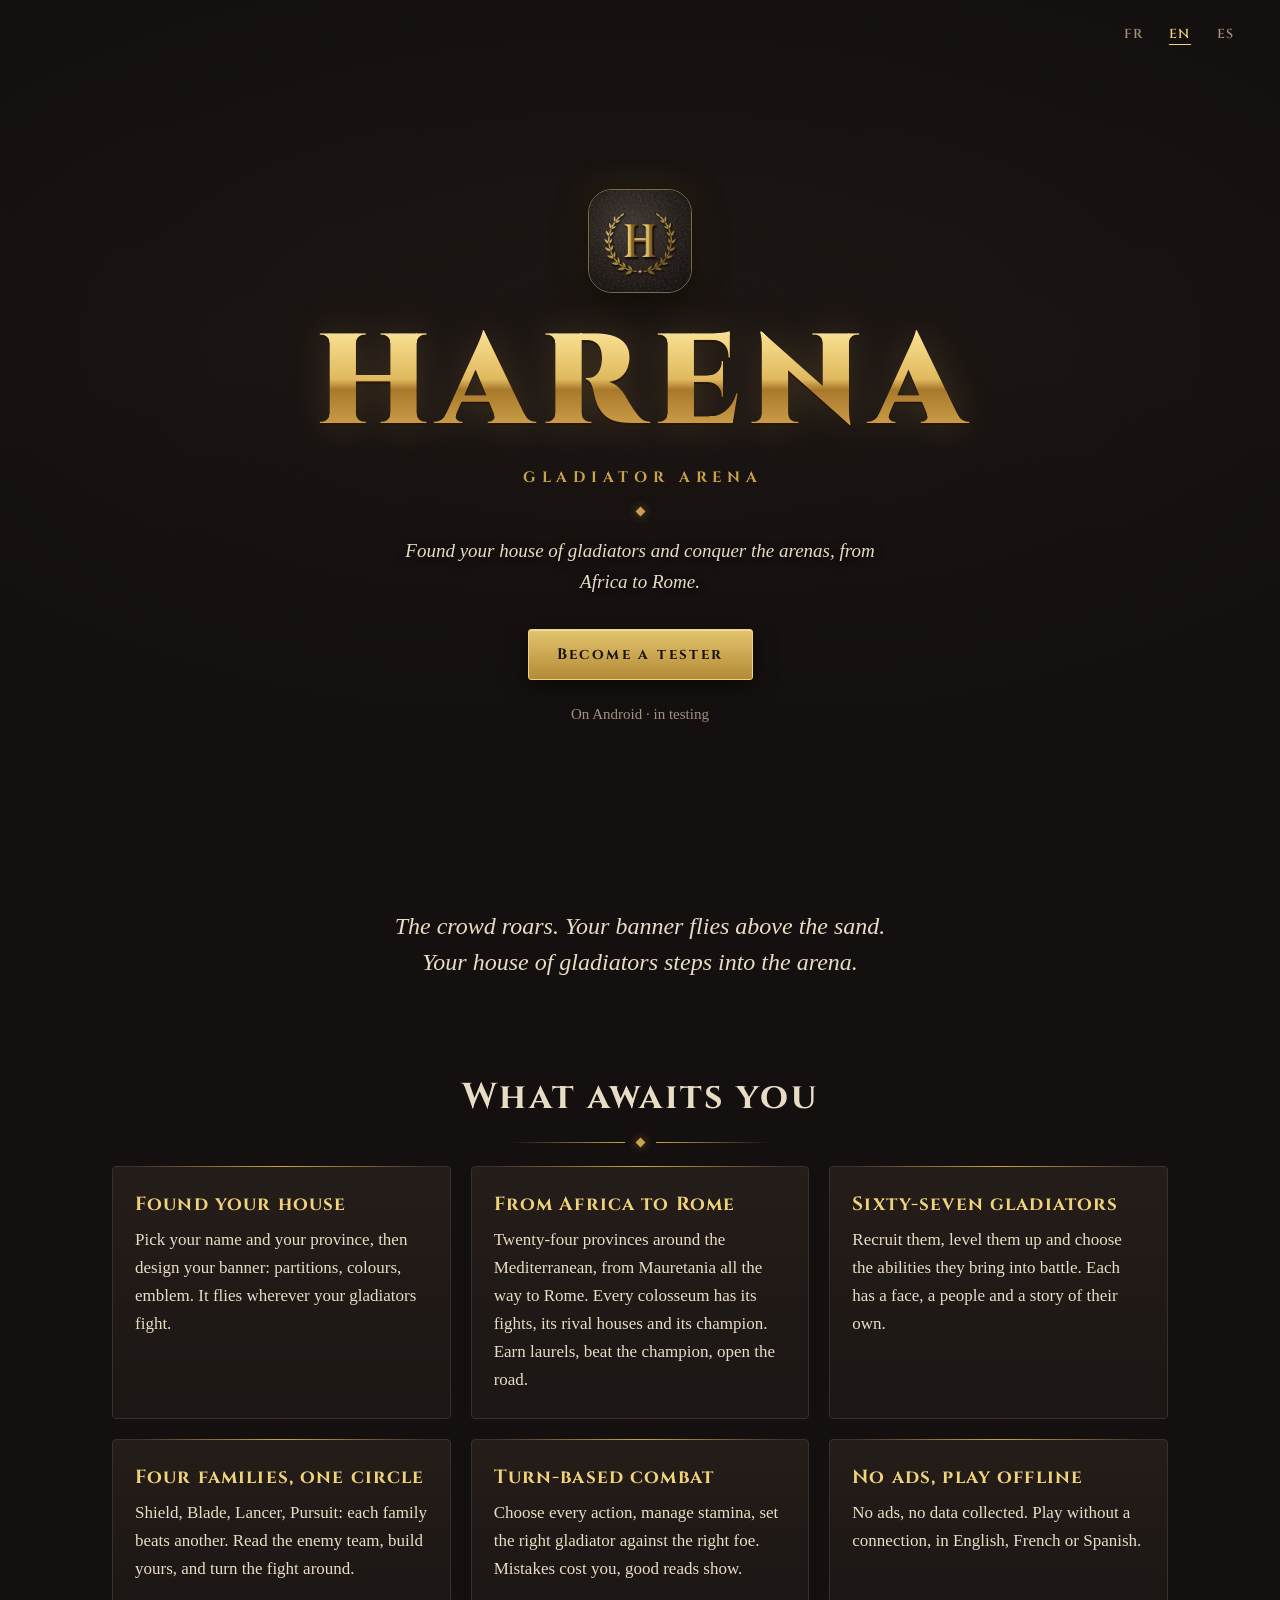
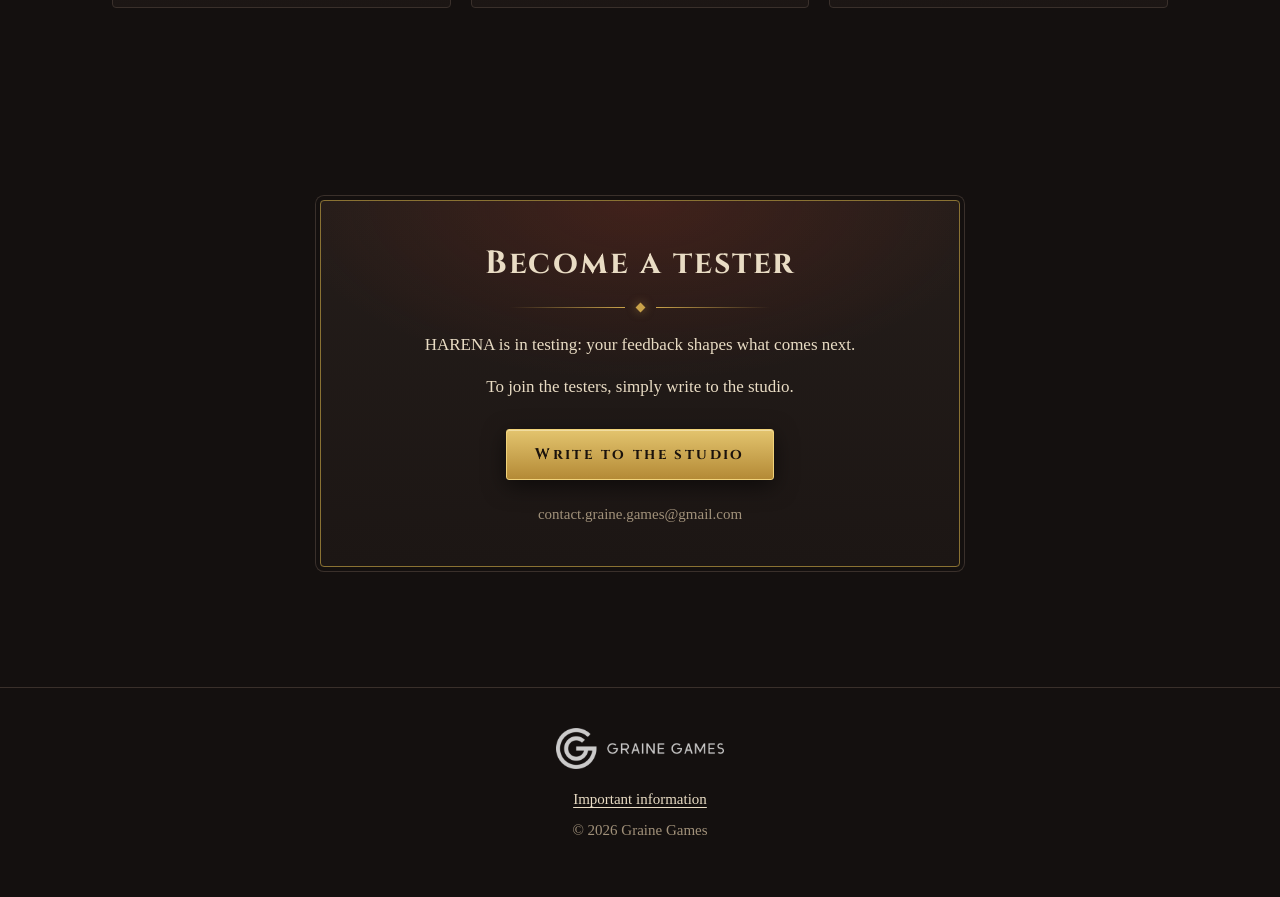
==== index.html @ e26e0332 "Pose le site vitrine de HARENA Co-Authored-By: Claude Opus 5.5 <noreply@anthropic.com>" ====
<!doctype html>
<html lang="fr">
<head>
<meta charset="utf-8">
<meta name="viewport" content="width=device-width, initial-scale=1">
<title data-i18n="titre">HARENA — Arène de gladiateurs</title>
<meta name="description" content="HARENA, jeu de cartes de gladiateurs pour Android : fonde ta maison et conquiers les arènes, de l'Afrique à Rome. Sans publicité, hors ligne, en français, anglais et espagnol.">
<meta name="theme-color" content="#14100F">
<meta property="og:type" content="website">
<meta property="og:title" content="HARENA — Arène de gladiateurs">
<meta property="og:description" content="Fonde ta maison de gladiateurs et conquiers les arènes, de l'Afrique à Rome.">
<meta property="og:image" content="img/harena-512.png">
<meta property="og:site_name" content="Graine Games">
<meta name="twitter:card" content="summary">
<link rel="icon" href="favicon.png" type="image/png">
<link rel="apple-touch-icon" href="img/apple-touch-icon.png">
<link rel="preload" href="fonts/Cinzel.ttf" as="font" type="font/ttf" crossorigin>
<link rel="stylesheet" href="style.css">
</head>
<body>
<a class="lien-evitement" href="#jeu" data-i18n="evitement">Aller au contenu</a>

<header class="entete">
  <nav class="langues" aria-label="Langue">
    <button type="button" data-lang="fr" lang="fr" aria-pressed="true">FR</button>
    <button type="button" data-lang="en" lang="en" aria-pressed="false">EN</button>
    <button type="button" data-lang="es" lang="es" aria-pressed="false">ES</button>
  </nav>
  <img class="icone" src="img/harena-256.png" width="88" height="88" alt="">
  <h1><span class="or-grave">HARENA</span></h1>
  <p class="sous-titre" data-i18n="sousTitre">Arène de gladiateurs</p>
  <div class="filet-orne" aria-hidden="true"><span></span></div>
  <p class="accroche" data-i18n="accroche">Fonde ta maison de gladiateurs et conquiers les arènes, de l'Afrique à Rome.</p>
  <a class="bouton" href="#testeur" data-i18n="cta">Devenir testeur</a>
  <p class="mention" data-i18n="mention">Sur Android · en test</p>
</header>

<main id="jeu">
  <p class="epigraphe" data-i18n="epigraphe">La foule gronde. Ton étendard flotte au-dessus du sable. Ta maison de gladiateurs entre dans l'arène.</p>

  <section class="section" aria-labelledby="titre-jeu">
    <h2 id="titre-jeu" data-i18n="jeuTitre">Ce qui t'attend</h2>
    <div class="filet-orne" aria-hidden="true"><span></span></div>
    <ul class="atouts">
      <li>
        <h3 data-i18n="maisonTitre">Fonde ta maison</h3>
        <p data-i18n="maisonTexte">Choisis ton nom, ta province et compose ton étendard : partitions, couleurs, emblème. Il flotte partout où tes gladiateurs combattent.</p>
      </li>
      <li>
        <h3 data-i18n="routeTitre">De l'Afrique à Rome</h3>
        <p data-i18n="routeTexte">Vingt-quatre provinces autour de la Méditerranée, de la Maurétanie jusqu'à Rome. Chaque colisée a ses combats, ses maisons rivales et son champion. Gagne des lauriers, bats le champion, ouvre la route.</p>
      </li>
      <li>
        <h3 data-i18n="gladiateursTitre">Soixante-sept gladiateurs</h3>
        <p data-i18n="gladiateursTexte">Recrute-les, fais-les monter en niveau et choisis les capacités qu'ils emportent au combat. Chacun a son visage, son peuple et son histoire.</p>
      </li>
      <li>
        <h3 data-i18n="cercleTitre">Quatre familles, un cercle</h3>
        <p data-i18n="cercleTexte">Bouclier, Lame, Lancier, Poursuite : chaque famille en domine une autre. Lis l'équipe adverse, compose la tienne, et retourne le combat.</p>
      </li>
      <li>
        <h3 data-i18n="combatTitre">Le combat, tour par tour</h3>
        <p data-i18n="combatTexte">Choisis chaque action, gère l'endurance, place le bon gladiateur face au bon adversaire. Une erreur se paie, une bonne lecture se voit.</p>
      </li>
      <li>
        <h3 data-i18n="libreTitre">Sans publicité, hors ligne</h3>
        <p data-i18n="libreTexte">Aucune publicité, aucune donnée collectée. Le jeu se joue sans connexion, en français, anglais ou espagnol.</p>
      </li>
    </ul>
  </section>

  <section class="section galerie" aria-labelledby="titre-galerie">
    <h2 id="titre-galerie" data-i18n="galerieTitre">Dans l'arène</h2>
    <div class="filet-orne" aria-hidden="true"><span></span></div>
    <!-- Les captures 1080×2400 sont déposées dans img/captures/ ; une capture absente retire son cadre. -->
    <ul class="piste">
      <li><figure><div class="cadre"><img src="img/captures/titre.png" width="1080" height="2400" loading="lazy" alt="Écran titre" data-i18n-alt="capTitre" onerror="this.closest('li').hidden=true"></div><figcaption data-i18n="capTitre">Écran titre</figcaption></figure></li>
      <li><figure><div class="cadre"><img src="img/captures/etendard.png" width="1080" height="2400" loading="lazy" alt="L'étendard" data-i18n-alt="capEtendard" onerror="this.closest('li').hidden=true"></div><figcaption data-i18n="capEtendard">L'étendard</figcaption></figure></li>
      <li><figure><div class="cadre"><img src="img/captures/campagne.png" width="1080" height="2400" loading="lazy" alt="La campagne" data-i18n-alt="capCampagne" onerror="this.closest('li').hidden=true"></div><figcaption data-i18n="capCampagne">La campagne</figcaption></figure></li>
      <li><figure><div class="cadre"><img src="img/captures/gladiateur.png" width="1080" height="2400" loading="lazy" alt="Un gladiateur" data-i18n-alt="capGladiateur" onerror="this.closest('li').hidden=true"></div><figcaption data-i18n="capGladiateur">Un gladiateur</figcaption></figure></li>
      <li><figure><div class="cadre"><img src="img/captures/equipe.png" width="1080" height="2400" loading="lazy" alt="L'équipe" data-i18n-alt="capEquipe" onerror="this.closest('li').hidden=true"></div><figcaption data-i18n="capEquipe">L'équipe</figcaption></figure></li>
      <li><figure><div class="cadre"><img src="img/captures/combat.png" width="1080" height="2400" loading="lazy" alt="Le combat" data-i18n-alt="capCombat" onerror="this.closest('li').hidden=true"></div><figcaption data-i18n="capCombat">Le combat</figcaption></figure></li>
    </ul>
  </section>

  <section class="section" id="testeur" aria-labelledby="titre-testeur">
    <div class="testeur">
      <h2 id="titre-testeur" data-i18n="testeurTitre">Devenir testeur</h2>
      <div class="filet-orne" aria-hidden="true"><span></span></div>
      <p data-i18n="testeurTexte1">HARENA est en test : ton avis façonne la suite.</p>
      <p data-i18n="testeurTexte2">Pour rejoindre les testeurs, écris simplement au studio.</p>
      <a class="bouton" href="mailto:contact.graine.games@gmail.com?subject=Devenir%20testeur%20HARENA" data-i18n="testeurBouton">Écrire au studio</a>
      <p class="adresse">contact.graine.games@gmail.com</p>
    </div>
  </section>
</main>

<footer class="pied">
  <img class="studio" src="img/graine-games.png" width="480" height="116" alt="Graine Games">
  <p><a href="confidentialite.html" data-i18n="infos">Informations importantes</a></p>
  <p>© 2026 Graine Games</p>
</footer>

<script src="langue.js"></script>
</body>
</html>
---- style.css ----
/* La charte de HARENA, reprise de lib/ui/theme/charte.dart. Mono-thème sombre, comme le jeu. */
@font-face {
  font-family: "Cinzel";
  src: url("fonts/Cinzel.ttf") format("truetype");
  font-weight: 400 900;
  font-display: swap;
}

:root {
  color-scheme: dark;
  --fond: #14100F;
  --panneau: #1F1917;
  --panneau-haut: #241D1A;
  --panneau-bas: #1C1614;
  --creux: #0F0B0A;
  --filet: #3A302B;
  --filet-appuye: #4A3D34;
  --texte: #E9DCC4;
  --sourdine: #A1917A;
  --sang: #A8321F;
  --sang-vif: #CC4326;
  --bronze: #C9A24A;
  --bronze-eteint: #8A7233;
  --or: #F0D27A;
  --or-grave: linear-gradient(180deg, #FFF6D2 0%, #F5DA8A 24%, #E0B95E 47%, #A8792B 53%, #C89A45 72%, #E2BC68 88%, #8E6526 100%);
  --titre: "Cinzel", "Trajan Pro", "Times New Roman", serif;
  --courant: "Iowan Old Style", "Palatino Linotype", Palatino, "Book Antiqua", Georgia, "Noto Serif", "Droid Serif", serif;
  --marge: 16px;
}

*, *::before, *::after { box-sizing: border-box; }

html { -webkit-text-size-adjust: 100%; }

body {
  margin: 0;
  background: var(--fond);
  color: var(--texte);
  font: 1.0625rem/1.65 var(--courant);
  overflow-x: hidden;
}

img { max-width: 100%; display: block; }

a { color: var(--or); text-underline-offset: .2em; text-decoration-thickness: 1px; }
a:hover { color: #FFF1C2; }
:focus-visible { outline: 2px solid var(--or); outline-offset: 3px; border-radius: 2px; }

h1, h2, h3 { font-family: var(--titre); font-weight: 700; line-height: 1.2; margin: 0; }

.lien-evitement {
  position: absolute; left: var(--marge); top: -100px; z-index: 10;
  background: var(--panneau); padding: 8px 12px; border: 1px solid var(--bronze);
}
.lien-evitement:focus { top: var(--marge); }

/* Le sélecteur de langue : trois mots, discrets, en haut à droite. */
.langues {
  position: absolute; top: 12px; right: var(--marge); z-index: 5;
  display: flex; gap: 2px;
}
.langues button {
  font: 600 .8125rem/1 var(--titre); letter-spacing: .12em;
  color: var(--sourdine); background: none; border: 0; cursor: pointer;
  padding: 10px 8px; min-width: 44px; min-height: 44px;
}
.langues button:hover { color: var(--texte); }
.langues button[aria-pressed="true"] { color: var(--or); text-decoration: underline 1px; text-underline-offset: 6px; }

/* Le mot doré, comme sur l'écran titre. */
.or-grave {
  color: var(--or);
  background: var(--or-grave);
  -webkit-background-clip: text; background-clip: text;
  -webkit-text-fill-color: transparent;
  filter: drop-shadow(0 2px 0 rgba(40, 20, 6, .9)) drop-shadow(0 0 18px rgba(240, 190, 90, .18));
}

/* Le filet orné : deux traits qui s'effacent autour d'un losange. */
.filet-orne {
  display: flex; align-items: center; justify-content: center; gap: 12px;
  margin: 20px auto; max-width: 260px;
}
.filet-orne::before, .filet-orne::after {
  content: ""; flex: 1; height: 1px;
  background: linear-gradient(90deg, transparent, var(--bronze));
}
.filet-orne::after { background: linear-gradient(270deg, transparent, var(--bronze)); }
.filet-orne span {
  width: 7px; height: 7px; transform: rotate(45deg);
  background: var(--bronze); box-shadow: 0 0 10px rgba(201, 162, 74, .5);
}

.bouton {
  display: inline-block; text-decoration: none;
  font: 700 .9375rem/1 var(--titre); letter-spacing: .16em;
  color: #1A120C; padding: 17px 28px; border-radius: 3px;
  background: linear-gradient(#E3C46E, #B48A36);
  border: 1px solid #F0D27A;
  box-shadow: 0 1px 0 rgba(255, 246, 210, .5) inset, 0 6px 22px rgba(0, 0, 0, .55);
  transition: filter .15s, transform .15s;
}
.bouton:hover { color: #1A120C; filter: brightness(1.08); transform: translateY(-1px); }

/* ---------- En-tête plein écran ---------- */
.entete {
  position: relative; isolation: isolate;
  min-height: 100vh; min-height: 100svh;
  display: flex; flex-direction: column; align-items: center; justify-content: center;
  text-align: center; padding: 72px var(--marge) 56px;
  /* Repli : la nuit de la charte, sans l'écran titre. */
  background: radial-gradient(ellipse 90% 60% at 50% 38%, #2C211C 0%, var(--fond) 72%);
  overflow: hidden;
}
.entete::before {
  /* Plus haut que l'en-tête et calé en bas : le mot HARENA de la capture sort du cadre,
     et l'invite du bas sous le bord : il ne reste que la foule et le sable. */
  content: ""; position: absolute; inset: -65% -12px -30%; z-index: -2;
  background: url("img/captures/titre.png") center bottom / cover no-repeat;
  filter: blur(3px) saturate(.85);
  opacity: .5;
}
.entete::after {
  content: ""; position: absolute; inset: 0; z-index: -1;
  background:
    radial-gradient(ellipse 70% 45% at 50% 42%, rgba(20, 16, 15, .55) 0%, transparent 100%),
    linear-gradient(180deg, rgba(20, 16, 15, .55) 0%, rgba(20, 16, 15, .35) 40%, rgba(20, 16, 15, .8) 80%, var(--fond) 100%);
}
.entete .icone {
  width: 88px; height: 88px; border-radius: 20px;
  border: 1px solid rgba(240, 210, 122, .45);
  box-shadow: 0 10px 34px rgba(0, 0, 0, .7), 0 0 40px rgba(201, 162, 74, .15);
  margin-bottom: 28px;
}
.entete h1 {
  font-size: clamp(3.25rem, 17vw, 8rem); font-weight: 900;
  letter-spacing: .08em; padding-left: .08em; line-height: 1;
}
.entete .sous-titre {
  font: 700 .8125rem/1.4 var(--titre); letter-spacing: .38em; padding-left: .38em;
  text-transform: uppercase; color: var(--bronze); margin: 18px 0 0;
}
.entete .accroche {
  max-width: 30rem; margin: 0 auto 32px;
  font-size: 1.1875rem; font-style: italic;
  text-shadow: 0 1px 8px rgba(0, 0, 0, .8);
}
.entete .mention {
  margin: 22px 0 0; color: var(--sourdine); font-size: .9375rem;
}

/* ---------- Sections ---------- */
.section { padding: 72px var(--marge); max-width: 1120px; margin: 0 auto; }
.section > h2 {
  text-align: center; font-size: clamp(1.625rem, 6vw, 2.25rem);
  letter-spacing: .06em; color: var(--texte);
}
.section > .chapeau {
  text-align: center; color: var(--sourdine); font-style: italic;
  max-width: 34rem; margin: 0 auto 40px;
}

.epigraphe {
  max-width: 36rem; margin: 0 auto; padding: 8px var(--marge) 0;
  text-align: center; font-size: clamp(1.25rem, 4.6vw, 1.5rem); font-style: italic; line-height: 1.5;
  color: var(--texte);
}

.atouts {
  list-style: none; padding: 0; margin: 0;
  display: grid; gap: 16px; grid-template-columns: 1fr;
}
.atouts li {
  position: relative;
  background: linear-gradient(180deg, var(--panneau-haut), var(--panneau-bas));
  border: 1px solid var(--filet);
  border-radius: 4px;
  padding: 26px 22px 24px;
}
.atouts li::before {
  /* Le liseré de bronze en tête de panneau. */
  content: ""; position: absolute; left: 22px; right: 22px; top: -1px; height: 1px;
  background: linear-gradient(90deg, transparent, var(--bronze), transparent);
}
.atouts h3 {
  font-size: 1.1875rem; letter-spacing: .06em; color: var(--or); margin-bottom: 10px;
}
.atouts p { margin: 0; color: var(--texte); }

/* ---------- Galerie ---------- */
.piste {
  display: flex; gap: 16px; list-style: none; padding: 4px var(--marge) 20px; margin: 0 calc(-1 * var(--marge));
  overflow-x: auto; scroll-snap-type: x mandatory; scrollbar-width: thin; scrollbar-color: var(--filet) transparent;
}
.piste > :first-child { margin-left: auto; }
.piste > :last-child { margin-right: auto; }
.piste > li { flex: 0 0 min(62vw, 240px); scroll-snap-align: center; }
.piste figure { margin: 0; }
.piste .cadre {
  aspect-ratio: 1080 / 2400; border-radius: 18px; overflow: hidden;
  border: 1px solid var(--filet-appuye);
  background: radial-gradient(circle at 50% 45%, var(--panneau-haut), var(--creux) 75%);
  box-shadow: 0 14px 40px rgba(0, 0, 0, .6), 0 0 0 4px var(--creux);
}
.piste .cadre { position: relative; }
.piste .cadre::before {
  /* Le sceau du jeu, en filigrane, tant que la capture n'a pas chargé. */
  content: ""; position: absolute; inset: 0;
  background: url("img/harena-256.png") center / 64px no-repeat;
  opacity: .14;
}
.piste img { position: relative; width: 100%; height: 100%; object-fit: cover; }
.piste figcaption {
  font: 600 .8125rem/1.3 var(--titre); letter-spacing: .14em; text-transform: uppercase;
  color: var(--sourdine); text-align: center; margin-top: 14px;
}
/* Une capture absente retire son cadre ; sans aucune capture, la galerie s'efface. */
.piste li[hidden] { display: none; }
.galerie:not(:has(.piste li:not([hidden]))) { display: none; }

/* ---------- Devenir testeur ---------- */
.testeur {
  max-width: 40rem; margin: 0 auto; text-align: center;
  padding: 44px 24px 40px;
  border: 1px solid var(--bronze-eteint); border-radius: 4px;
  background:
    radial-gradient(ellipse 80% 70% at 50% 0%, rgba(168, 50, 31, .22), transparent 70%),
    linear-gradient(180deg, var(--panneau-haut), var(--panneau-bas));
  box-shadow: 0 0 0 4px var(--fond), 0 0 0 5px var(--filet);
}
.testeur h2 { font-size: clamp(1.5rem, 6vw, 2rem); letter-spacing: .06em; }
.testeur p { margin: 0 0 14px; }
.testeur .bouton { margin-top: 14px; }
.testeur .adresse { margin: 22px 0 0; color: var(--sourdine); font-size: .9375rem; overflow-wrap: anywhere; }

/* ---------- Pied de page ---------- */
.pied {
  border-top: 1px solid var(--filet); margin-top: 24px;
  padding: 40px var(--marge) 48px; text-align: center;
  color: var(--sourdine); font-size: .9375rem;
}
.pied .studio { width: 168px; height: auto; margin: 0 auto 18px; opacity: .78; }
.pied p { margin: 6px 0; }
.pied a { color: var(--texte); }

/* ---------- Page d'informations ---------- */
.barre {
  position: relative; display: flex; align-items: center;
  padding: 12px var(--marge); min-height: 68px;
  border-bottom: 1px solid var(--filet);
}
.barre .retour {
  display: flex; align-items: center; gap: 12px; text-decoration: none;
  font: 900 1.375rem/1 var(--titre); letter-spacing: .1em;
}
.barre .retour img { width: 40px; height: 40px; border-radius: 9px; border: 1px solid rgba(240, 210, 122, .35); }
.barre .langues { top: 12px; }

.texte { max-width: 42rem; margin: 0 auto; padding: 48px var(--marge) 24px; }
.texte h1 { font-size: clamp(1.75rem, 7vw, 2.5rem); letter-spacing: .05em; color: var(--or); }
.texte h2 {
  font-size: 1.375rem; letter-spacing: .06em; margin: 48px 0 6px;
  padding-bottom: 10px; border-bottom: 1px solid var(--filet);
}
.texte h3 { font-size: 1.0625rem; letter-spacing: .05em; color: var(--bronze); margin: 28px 0 6px; }
.texte p { margin: 0 0 12px; }
.texte .date { color: var(--sourdine); font-style: italic; margin-top: 14px; }

@media (min-width: 640px) {
  :root { --marge: 32px; }
  .atouts { grid-template-columns: 1fr 1fr; gap: 20px; }
  .entete .icone { width: 104px; height: 104px; border-radius: 24px; }
  .entete .sous-titre { font-size: .9375rem; }
}
@media (min-width: 980px) {
  .atouts { grid-template-columns: repeat(3, 1fr); }
  .piste > li { flex: 1 1 0; max-width: 200px; }
  .section { padding-top: 96px; padding-bottom: 96px; }
}
@media (max-width: 359px) {
  .barre .retour span { display: none; }
}
@media (prefers-reduced-motion: reduce) {
  .bouton { transition: none; }
  .bouton:hover { transform: none; }
}
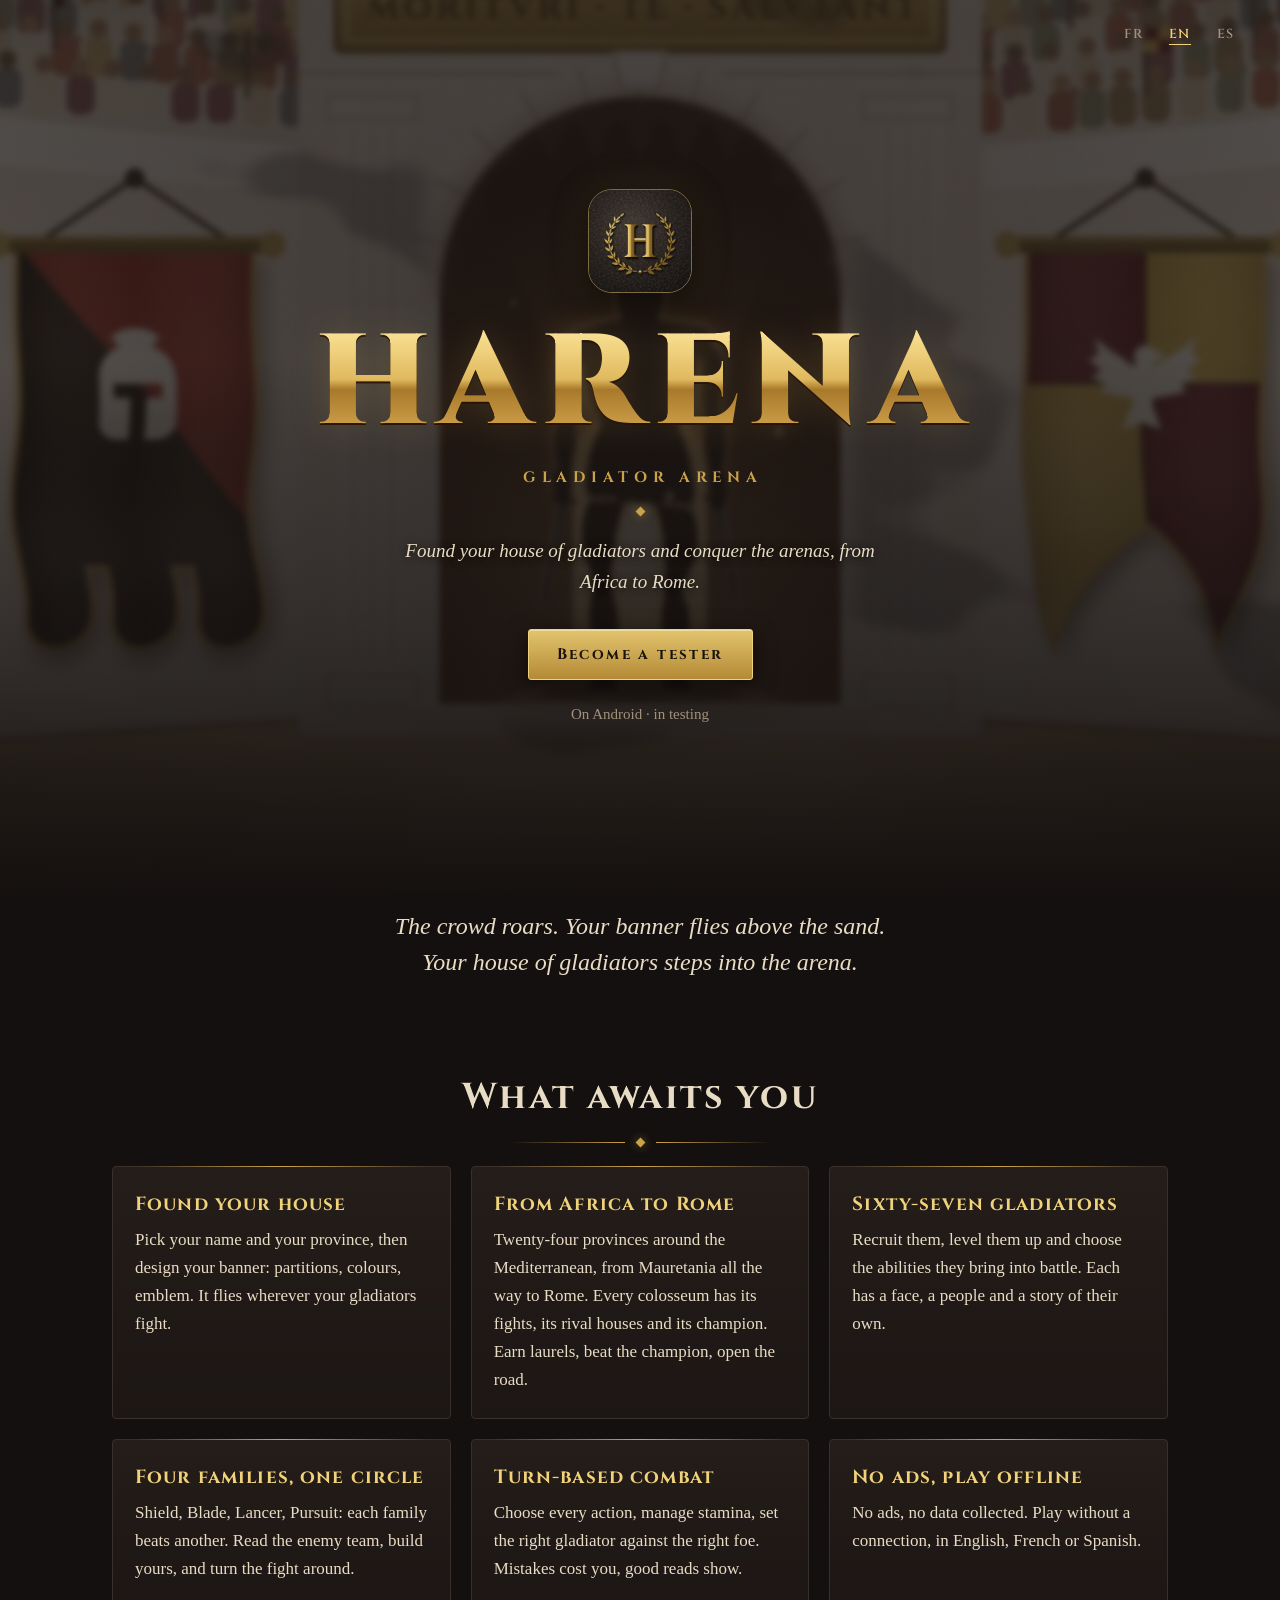
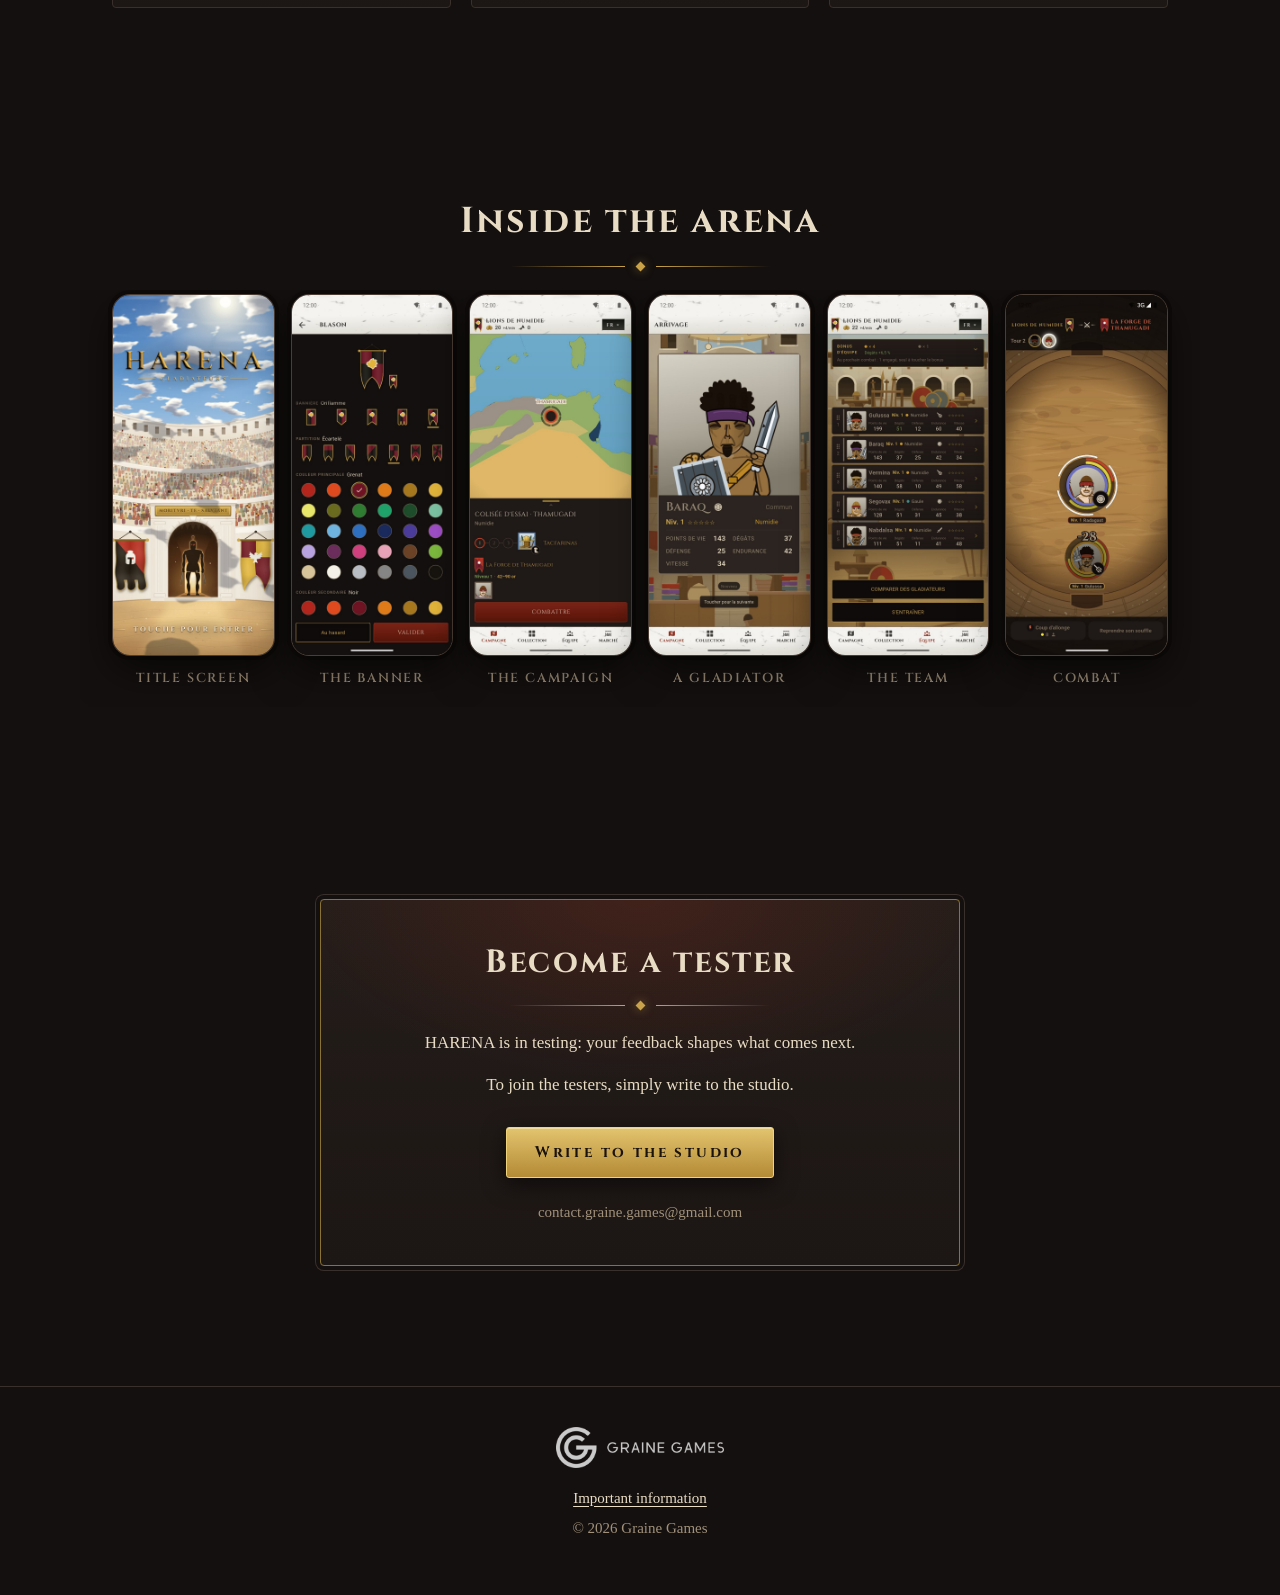
==== commit 7bb5032b: "Depose les captures du jeu Co-Authored-By: Claude Opus 5.5 <noreply@anthropic.com>" ====
--- a/index.html
+++ b/index.html
@@ -72,14 +72,14 @@
   <section class="section galerie" aria-labelledby="titre-galerie">
     <h2 id="titre-galerie" data-i18n="galerieTitre">Dans l'arène</h2>
     <div class="filet-orne" aria-hidden="true"><span></span></div>
-    <!-- Les captures 1080×2400 sont déposées dans img/captures/ ; une capture absente retire son cadre. -->
+    <!-- Les captures 720×1600 (JPEG, produites depuis harena/docs/store/captures) sont déposées dans img/captures/ ; une capture absente retire son cadre. -->
     <ul class="piste">
-      <li><figure><div class="cadre"><img src="img/captures/titre.png" width="1080" height="2400" loading="lazy" alt="Écran titre" data-i18n-alt="capTitre" onerror="this.closest('li').hidden=true"></div><figcaption data-i18n="capTitre">Écran titre</figcaption></figure></li>
-      <li><figure><div class="cadre"><img src="img/captures/etendard.png" width="1080" height="2400" loading="lazy" alt="L'étendard" data-i18n-alt="capEtendard" onerror="this.closest('li').hidden=true"></div><figcaption data-i18n="capEtendard">L'étendard</figcaption></figure></li>
-      <li><figure><div class="cadre"><img src="img/captures/campagne.png" width="1080" height="2400" loading="lazy" alt="La campagne" data-i18n-alt="capCampagne" onerror="this.closest('li').hidden=true"></div><figcaption data-i18n="capCampagne">La campagne</figcaption></figure></li>
-      <li><figure><div class="cadre"><img src="img/captures/gladiateur.png" width="1080" height="2400" loading="lazy" alt="Un gladiateur" data-i18n-alt="capGladiateur" onerror="this.closest('li').hidden=true"></div><figcaption data-i18n="capGladiateur">Un gladiateur</figcaption></figure></li>
-      <li><figure><div class="cadre"><img src="img/captures/equipe.png" width="1080" height="2400" loading="lazy" alt="L'équipe" data-i18n-alt="capEquipe" onerror="this.closest('li').hidden=true"></div><figcaption data-i18n="capEquipe">L'équipe</figcaption></figure></li>
-      <li><figure><div class="cadre"><img src="img/captures/combat.png" width="1080" height="2400" loading="lazy" alt="Le combat" data-i18n-alt="capCombat" onerror="this.closest('li').hidden=true"></div><figcaption data-i18n="capCombat">Le combat</figcaption></figure></li>
+      <li><figure><div class="cadre"><img src="img/captures/titre.jpg" width="720" height="1600" loading="lazy" alt="Écran titre" data-i18n-alt="capTitre" onerror="this.closest('li').hidden=true"></div><figcaption data-i18n="capTitre">Écran titre</figcaption></figure></li>
+      <li><figure><div class="cadre"><img src="img/captures/etendard.jpg" width="720" height="1600" loading="lazy" alt="L'étendard" data-i18n-alt="capEtendard" onerror="this.closest('li').hidden=true"></div><figcaption data-i18n="capEtendard">L'étendard</figcaption></figure></li>
+      <li><figure><div class="cadre"><img src="img/captures/campagne.jpg" width="720" height="1600" loading="lazy" alt="La campagne" data-i18n-alt="capCampagne" onerror="this.closest('li').hidden=true"></div><figcaption data-i18n="capCampagne">La campagne</figcaption></figure></li>
+      <li><figure><div class="cadre"><img src="img/captures/gladiateur.jpg" width="720" height="1600" loading="lazy" alt="Un gladiateur" data-i18n-alt="capGladiateur" onerror="this.closest('li').hidden=true"></div><figcaption data-i18n="capGladiateur">Un gladiateur</figcaption></figure></li>
+      <li><figure><div class="cadre"><img src="img/captures/equipe.jpg" width="720" height="1600" loading="lazy" alt="L'équipe" data-i18n-alt="capEquipe" onerror="this.closest('li').hidden=true"></div><figcaption data-i18n="capEquipe">L'équipe</figcaption></figure></li>
+      <li><figure><div class="cadre"><img src="img/captures/combat.jpg" width="720" height="1600" loading="lazy" alt="Le combat" data-i18n-alt="capCombat" onerror="this.closest('li').hidden=true"></div><figcaption data-i18n="capCombat">Le combat</figcaption></figure></li>
     </ul>
   </section>
 
--- a/style.css
+++ b/style.css
@@ -116,7 +116,7 @@
   /* Plus haut que l'en-tête et calé en bas : le mot HARENA de la capture sort du cadre,
      et l'invite du bas sous le bord : il ne reste que la foule et le sable. */
   content: ""; position: absolute; inset: -65% -12px -30%; z-index: -2;
-  background: url("img/captures/titre.png") center bottom / cover no-repeat;
+  background: url("img/captures/titre.jpg") center bottom / cover no-repeat;
   filter: blur(3px) saturate(.85);
   opacity: .5;
 }
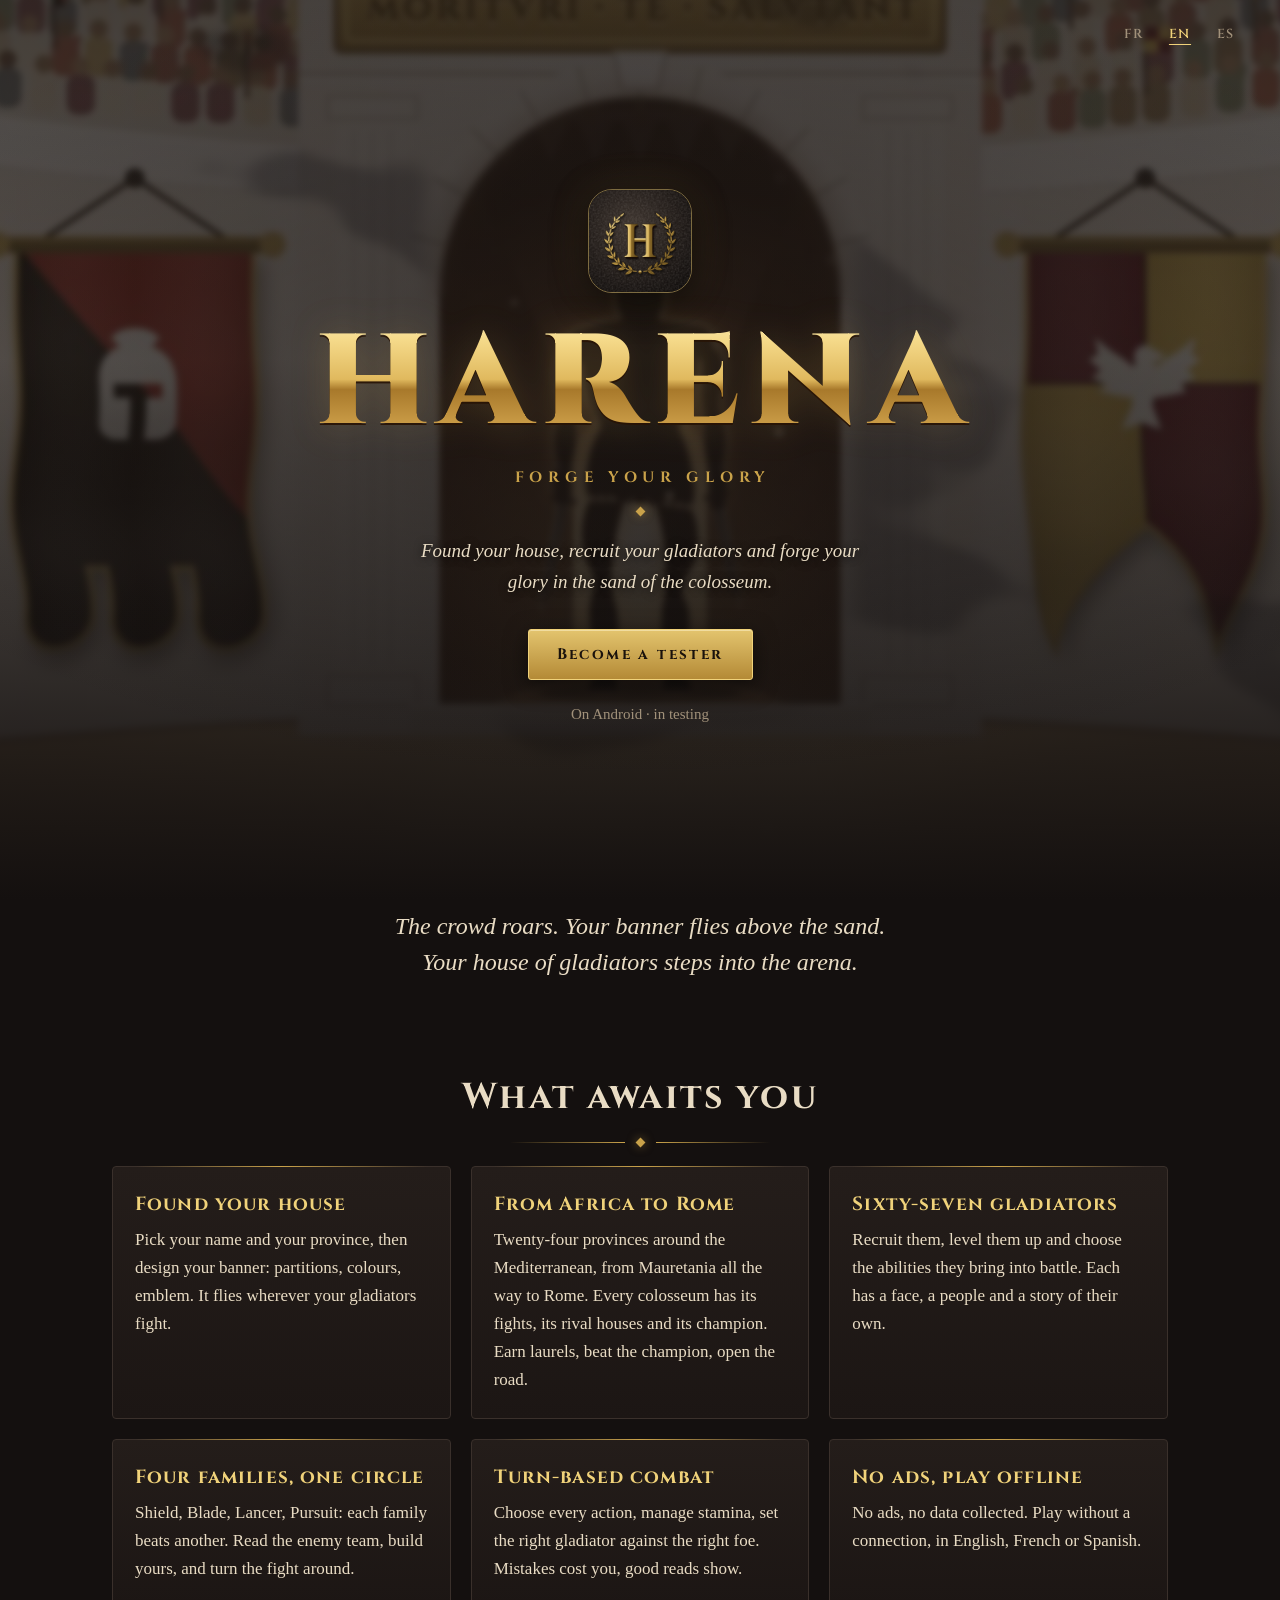
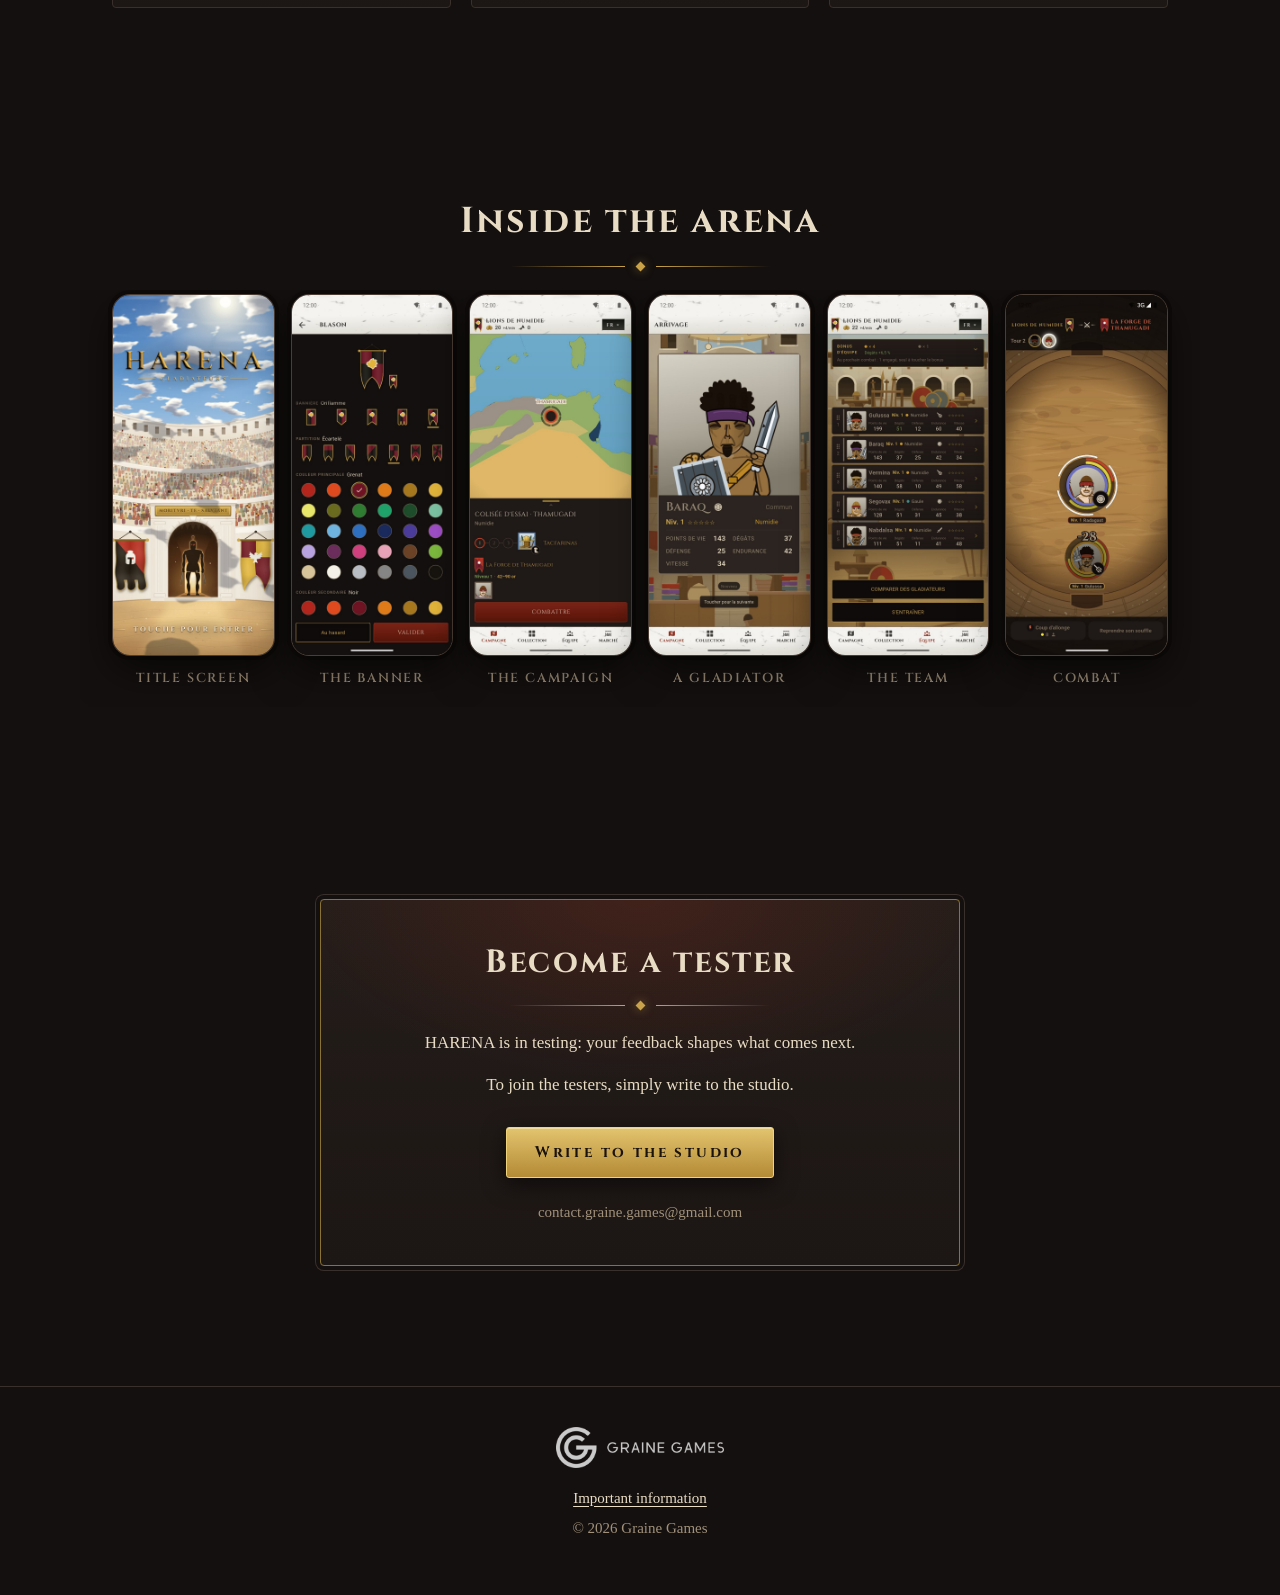
==== commit 6dc357ed: "Recentre l'accroche : fonder sa maison et forger sa gloire Co-Authored-By: Claude Opus 5.5 <noreply@" ====
--- a/index.html
+++ b/index.html
@@ -3,12 +3,12 @@
 <head>
 <meta charset="utf-8">
 <meta name="viewport" content="width=device-width, initial-scale=1">
-<title data-i18n="titre">HARENA — Arène de gladiateurs</title>
-<meta name="description" content="HARENA, jeu de cartes de gladiateurs pour Android : fonde ta maison et conquiers les arènes, de l'Afrique à Rome. Sans publicité, hors ligne, en français, anglais et espagnol.">
+<title data-i18n="titre">HARENA — Forge ta gloire</title>
+<meta name="description" content="HARENA, jeu de cartes de gladiateurs pour Android : fonde ta maison, recrute tes gladiateurs et forge ta gloire dans le sable du colisée. Sans publicité, hors ligne, en français, anglais et espagnol.">
 <meta name="theme-color" content="#14100F">
 <meta property="og:type" content="website">
-<meta property="og:title" content="HARENA — Arène de gladiateurs">
-<meta property="og:description" content="Fonde ta maison de gladiateurs et conquiers les arènes, de l'Afrique à Rome.">
+<meta property="og:title" content="HARENA — Forge ta gloire">
+<meta property="og:description" content="Fonde ta maison, recrute tes gladiateurs et forge ta gloire dans le sable du colisée.">
 <meta property="og:image" content="img/harena-512.png">
 <meta property="og:site_name" content="Graine Games">
 <meta name="twitter:card" content="summary">
@@ -28,9 +28,9 @@
   </nav>
   <img class="icone" src="img/harena-256.png" width="88" height="88" alt="">
   <h1><span class="or-grave">HARENA</span></h1>
-  <p class="sous-titre" data-i18n="sousTitre">Arène de gladiateurs</p>
+  <p class="sous-titre" data-i18n="sousTitre">Forge ta gloire</p>
   <div class="filet-orne" aria-hidden="true"><span></span></div>
-  <p class="accroche" data-i18n="accroche">Fonde ta maison de gladiateurs et conquiers les arènes, de l'Afrique à Rome.</p>
+  <p class="accroche" data-i18n="accroche">Fonde ta maison, recrute tes gladiateurs et forge ta gloire dans le sable du colisée.</p>
   <a class="bouton" href="#testeur" data-i18n="cta">Devenir testeur</a>
   <p class="mention" data-i18n="mention">Sur Android · en test</p>
 </header>
